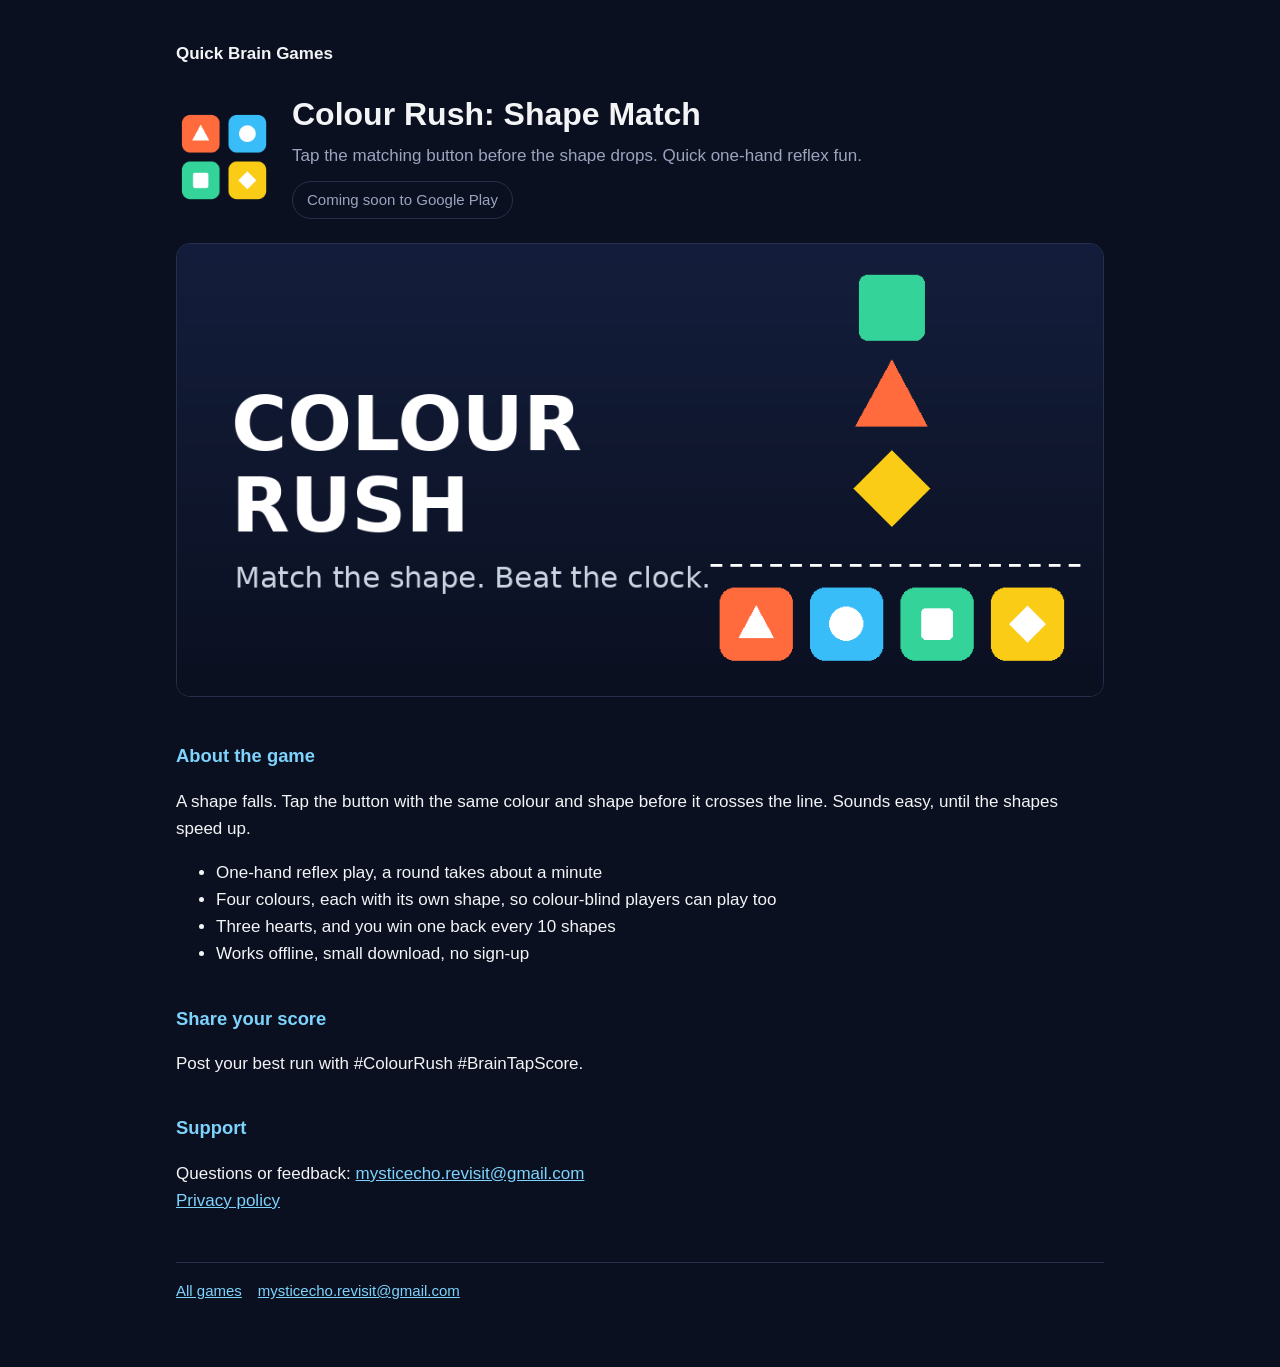
==== color_rush/index.html @ 36836fcb "Quick Brain Games site" ====
<!doctype html>
<html lang="en"><head><meta charset="utf-8"><meta name="viewport" content="width=device-width,initial-scale=1">
<title>Colour Rush: Shape Match | Quick Brain Games</title><meta name="description" content="Tap the matching button before the shape drops. Quick one-hand reflex fun.">
<meta property="og:title" content="Colour Rush: Shape Match | Quick Brain Games"><meta property="og:description" content="Tap the matching button before the shape drops. Quick one-hand reflex fun."><meta property="og:image" content="feature.png">
<link rel="stylesheet" href="../style.css"></head>
<body><main>
<div class="top"><a href="../">Quick Brain Games</a></div>
<div class="hero"><img class="icon" src="icon.png" alt="">
<div><h1>Colour Rush: Shape Match</h1><p class="muted" style="margin:0">Tap the matching button before the shape drops. Quick one-hand reflex fun.</p>
<span class="badge">Coming soon to Google Play</span></div></div>
<img class="feature" src="feature.png" alt="Colour Rush">
<h2>About the game</h2><p>A shape falls. Tap the button with the same colour and shape before it crosses the line. Sounds easy, until the shapes speed up.</p><ul><li>One-hand reflex play, a round takes about a minute</li><li>Four colours, each with its own shape, so colour-blind players can play too</li><li>Three hearts, and you win one back every 10 shapes</li><li>Works offline, small download, no sign-up</li></ul>

<h2>Share your score</h2><p>Post your best run with #ColourRush #BrainTapScore.</p>
<h2>Support</h2><p>Questions or feedback: <a href="mailto:mysticecho.revisit@gmail.com">mysticecho.revisit@gmail.com</a><br>
<a href="../privacy/color_rush.html">Privacy policy</a></p>
<footer><a href="../">All games</a><a href="mailto:mysticecho.revisit@gmail.com">mysticecho.revisit@gmail.com</a></footer>
</main></body></html>
---- style.css ----
:root{--bg:#0b1020;--card:#141b31;--fg:#f3f4f6;--muted:#9aa4bf;--accent:#7dd3fc;--line:#26304d}
*{box-sizing:border-box}body{margin:0;background:var(--bg);color:var(--fg);font:17px/1.6 -apple-system,Segoe UI,Roboto,Arial,sans-serif}
main{max-width:960px;margin:0 auto;padding:40px 16px 64px}a{color:var(--accent);overflow-wrap:anywhere}h1{font-size:2rem;line-height:1.2;margin:0 0 8px}
h2{font-size:1.15rem;margin:36px 0 12px;color:var(--accent)}.muted{color:var(--muted)}
.top{display:flex;align-items:center;gap:12px;margin-bottom:28px;font-weight:600}.top a{color:var(--fg);text-decoration:none}
.grid{display:grid;grid-template-columns:repeat(auto-fill,minmax(min(260px,100%),1fr));gap:16px;margin-top:24px}
.card{background:var(--card);border:1px solid var(--line);border-radius:14px;padding:16px;display:flex;gap:14px;align-items:flex-start;text-decoration:none;color:var(--fg)}
.card:hover{border-color:var(--accent)}.card img{width:64px;height:64px;border-radius:14px;flex:none}.card div{min-width:0}.card b{display:block}.card span{font-size:15px;color:var(--muted)}
.hero{display:flex;gap:20px;align-items:center;flex-wrap:wrap}.hero img.icon{width:96px;height:96px;border-radius:20px}
.feature{width:100%;height:auto;border-radius:14px;margin-top:24px;border:1px solid var(--line)}
.shots{display:flex;gap:12px;overflow-x:auto;padding-bottom:8px;scroll-snap-type:x mandatory}
.shots img{height:420px;width:auto;border-radius:14px;border:1px solid var(--line);scroll-snap-align:start;flex:none}
.badge{display:inline-block;border:1px solid var(--line);border-radius:999px;padding:6px 14px;font-size:15px;color:var(--muted);margin-top:12px}
footer{margin-top:48px;border-top:1px solid var(--line);padding-top:16px;font-size:15px;color:var(--muted)}footer a{margin-right:16px}
@media (max-width:520px){.shots img{height:340px}h1{font-size:1.6rem}}
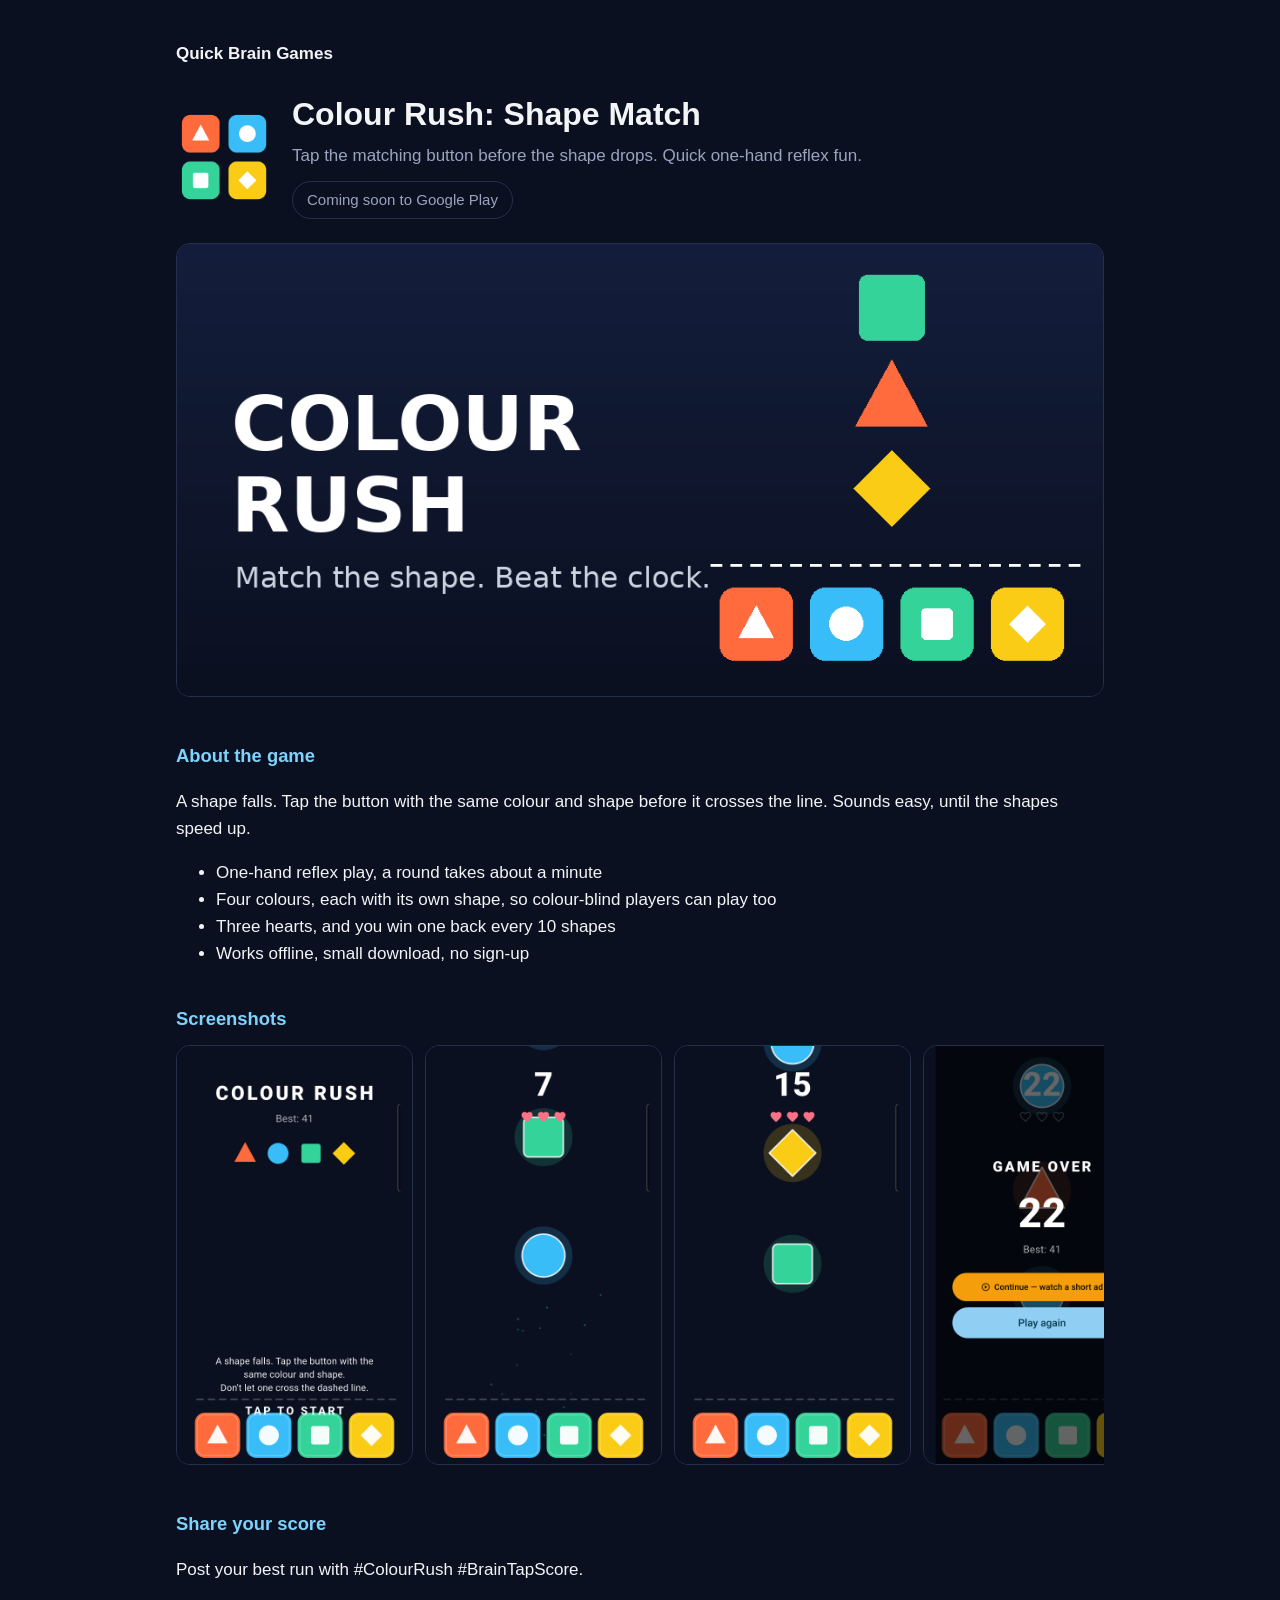
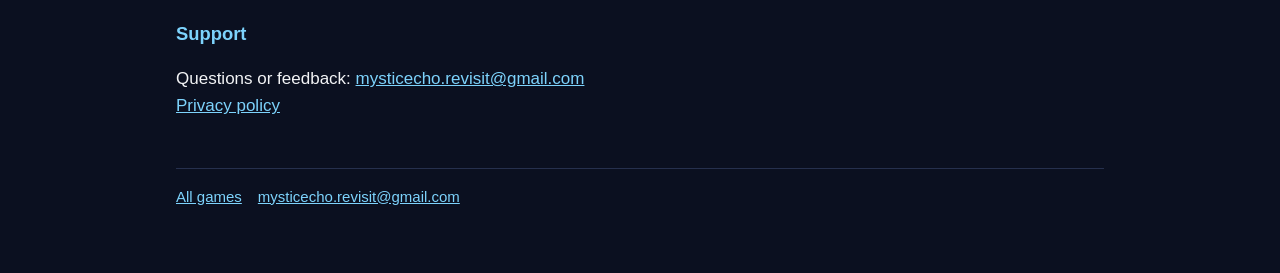
==== commit b6f89258: "Quick Brain Games site" ====
--- a/color_rush/index.html
+++ b/color_rush/index.html
@@ -10,7 +10,7 @@
 <span class="badge">Coming soon to Google Play</span></div></div>
 <img class="feature" src="feature.png" alt="Colour Rush">
 <h2>About the game</h2><p>A shape falls. Tap the button with the same colour and shape before it crosses the line. Sounds easy, until the shapes speed up.</p><ul><li>One-hand reflex play, a round takes about a minute</li><li>Four colours, each with its own shape, so colour-blind players can play too</li><li>Three hearts, and you win one back every 10 shapes</li><li>Works offline, small download, no sign-up</li></ul>
-
+<h2>Screenshots</h2><div class="shots"><img src="shots/01.png" alt="Colour Rush screenshot 1" loading="lazy"><img src="shots/02.png" alt="Colour Rush screenshot 2" loading="lazy"><img src="shots/03.png" alt="Colour Rush screenshot 3" loading="lazy"><img src="shots/04.png" alt="Colour Rush screenshot 4" loading="lazy"></div>
 <h2>Share your score</h2><p>Post your best run with #ColourRush #BrainTapScore.</p>
 <h2>Support</h2><p>Questions or feedback: <a href="mailto:mysticecho.revisit@gmail.com">mysticecho.revisit@gmail.com</a><br>
 <a href="../privacy/color_rush.html">Privacy policy</a></p>
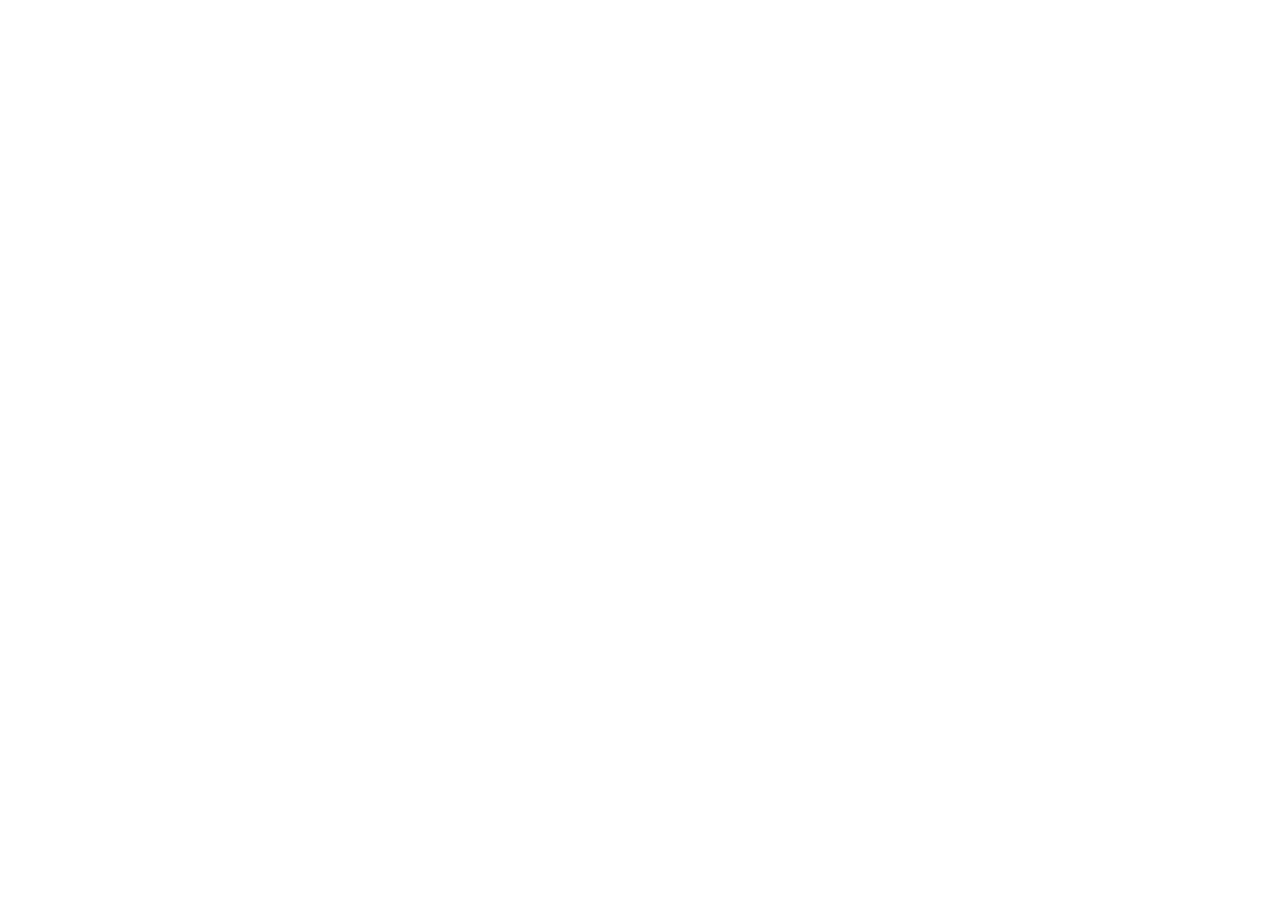
==== commit d6f9fb6e: "Redirect to mysticechorevisit.github.io" ====
--- a/color_rush/index.html
+++ b/color_rush/index.html
@@ -1,18 +1,4 @@
-<!doctype html>
-<html lang="en"><head><meta charset="utf-8"><meta name="viewport" content="width=device-width,initial-scale=1">
-<title>Colour Rush: Shape Match | Quick Brain Games</title><meta name="description" content="Tap the matching button before the shape drops. Quick one-hand reflex fun.">
-<meta property="og:title" content="Colour Rush: Shape Match | Quick Brain Games"><meta property="og:description" content="Tap the matching button before the shape drops. Quick one-hand reflex fun."><meta property="og:image" content="feature.png">
-<link rel="stylesheet" href="../style.css"></head>
-<body><main>
-<div class="top"><a href="../">Quick Brain Games</a></div>
-<div class="hero"><img class="icon" src="icon.png" alt="">
-<div><h1>Colour Rush: Shape Match</h1><p class="muted" style="margin:0">Tap the matching button before the shape drops. Quick one-hand reflex fun.</p>
-<span class="badge">Coming soon to Google Play</span></div></div>
-<img class="feature" src="feature.png" alt="Colour Rush">
-<h2>About the game</h2><p>A shape falls. Tap the button with the same colour and shape before it crosses the line. Sounds easy, until the shapes speed up.</p><ul><li>One-hand reflex play, a round takes about a minute</li><li>Four colours, each with its own shape, so colour-blind players can play too</li><li>Three hearts, and you win one back every 10 shapes</li><li>Works offline, small download, no sign-up</li></ul>
-<h2>Screenshots</h2><div class="shots"><img src="shots/01.png" alt="Colour Rush screenshot 1" loading="lazy"><img src="shots/02.png" alt="Colour Rush screenshot 2" loading="lazy"><img src="shots/03.png" alt="Colour Rush screenshot 3" loading="lazy"><img src="shots/04.png" alt="Colour Rush screenshot 4" loading="lazy"></div>
-<h2>Share your score</h2><p>Post your best run with #ColourRush #BrainTapScore.</p>
-<h2>Support</h2><p>Questions or feedback: <a href="mailto:mysticecho.revisit@gmail.com">mysticecho.revisit@gmail.com</a><br>
-<a href="../privacy/color_rush.html">Privacy policy</a></p>
-<footer><a href="../">All games</a><a href="mailto:mysticecho.revisit@gmail.com">mysticecho.revisit@gmail.com</a></footer>
-</main></body></html>
+<!doctype html><html lang="en"><head><meta charset="utf-8"><title>Moved</title>
+<meta http-equiv="refresh" content="0; url=https://mysticechorevisit.github.io/color_rush/"><link rel="canonical" href="https://mysticechorevisit.github.io/color_rush/">
+<meta name="robots" content="noindex"><script>location.replace("https://mysticechorevisit.github.io/color_rush/"+location.search+location.hash)</script></head>
+<body><p>This page has moved to <a href="https://mysticechorevisit.github.io/color_rush/">https://mysticechorevisit.github.io/color_rush/</a>.</p></body></html>
